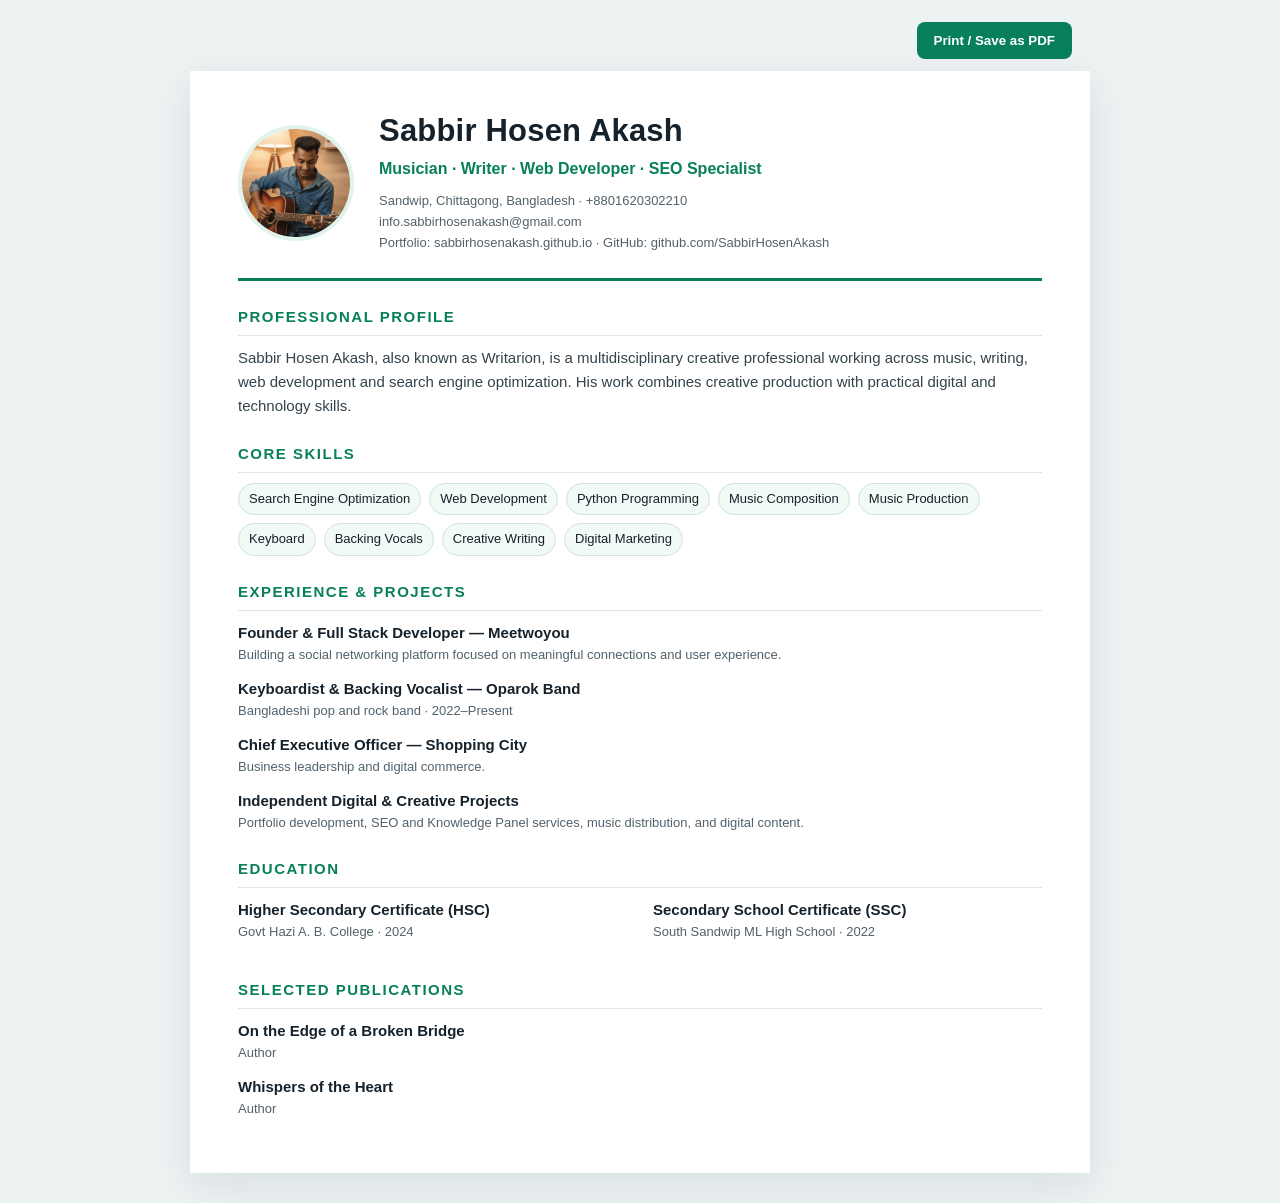
==== cv.html @ 1dadfdf3 "Add printable downloadable CV page" ====
<!DOCTYPE html>
<html lang="en">
<head>
<meta charset="UTF-8">
<meta name="viewport" content="width=device-width, initial-scale=1">
<meta name="description" content="Curriculum Vitae of Sabbir Hosen Akash — musician, writer, web developer and SEO specialist.">
<title>Sabbir Hosen Akash | CV</title>
<style>
:root{--ink:#15212b;--muted:#52616b;--accent:#087f5b;--line:#dce5e8;--paper:#fff}
*{box-sizing:border-box}body{margin:0;background:#edf2f3;color:var(--ink);font:15px/1.6 Arial,Helvetica,sans-serif}
.toolbar{max-width:900px;margin:22px auto 12px;display:flex;justify-content:flex-end;gap:10px;padding:0 18px}
button{border:0;border-radius:8px;padding:11px 17px;background:#087f5b;color:#fff;font-weight:700;cursor:pointer}
.sheet{max-width:900px;margin:0 auto 30px;background:var(--paper);padding:42px 48px;box-shadow:0 12px 40px #142b3518}
header{display:flex;align-items:center;gap:25px;border-bottom:3px solid var(--accent);padding-bottom:24px}
header img{width:116px;height:116px;object-fit:cover;border-radius:50%;border:4px solid #e0f3ec}
h1{font-size:31px;line-height:1.15;margin:0 0 7px;letter-spacing:.2px}
.role{margin:0;color:var(--accent);font-size:16px;font-weight:700}
.contact{margin-top:10px;color:var(--muted);font-size:13px;overflow-wrap:anywhere}
section{margin-top:24px}h2{font-size:15px;text-transform:uppercase;letter-spacing:1.5px;color:var(--accent);margin:0 0 10px;padding-bottom:6px;border-bottom:1px solid var(--line)}
p{margin:0;color:#34434c}.grid{display:grid;grid-template-columns:1fr 1fr;gap:12px 26px}
.item{margin:0 0 11px}.item strong{display:block}.sub{font-size:13px;color:var(--muted)}
.tags{display:flex;flex-wrap:wrap;gap:8px}.tags span{border:1px solid #cfe4dc;background:#f2faf6;padding:5px 10px;border-radius:20px;font-size:13px}
@media(max-width:620px){.sheet{padding:28px 22px;margin:0 10px 20px}header{align-items:flex-start;gap:15px}header img{width:82px;height:82px}h1{font-size:23px}.grid{grid-template-columns:1fr}.toolbar{margin-top:12px}}
@media print{body{background:#fff}.toolbar{display:none}.sheet{box-shadow:none;margin:0;max-width:none;padding:18mm 17mm}a{color:inherit;text-decoration:none}section{break-inside:avoid}}
</style>
</head>
<body>
<div class="toolbar"><button onclick="window.print()">Print / Save as PDF</button></div>
<main class="sheet">
<header>
<img src="sabbir.png" alt="Sabbir Hosen Akash">
<div><h1>Sabbir Hosen Akash</h1><p class="role">Musician · Writer · Web Developer · SEO Specialist</p>
<div class="contact">Sandwip, Chittagong, Bangladesh · +8801620302210<br>info.sabbirhosenakash@gmail.com<br>Portfolio: sabbirhosenakash.github.io · GitHub: github.com/SabbirHosenAkash</div></div>
</header>
<section><h2>Professional Profile</h2><p>Sabbir Hosen Akash, also known as Writarion, is a multidisciplinary creative professional working across music, writing, web development and search engine optimization. His work combines creative production with practical digital and technology skills.</p></section>
<section><h2>Core Skills</h2><div class="tags"><span>Search Engine Optimization</span><span>Web Development</span><span>Python Programming</span><span>Music Composition</span><span>Music Production</span><span>Keyboard</span><span>Backing Vocals</span><span>Creative Writing</span><span>Digital Marketing</span></div></section>
<section><h2>Experience & Projects</h2>
<div class="item"><strong>Founder & Full Stack Developer — Meetwoyou</strong><p class="sub">Building a social networking platform focused on meaningful connections and user experience.</p></div>
<div class="item"><strong>Keyboardist & Backing Vocalist — Oparok Band</strong><p class="sub">Bangladeshi pop and rock band · 2022–Present</p></div>
<div class="item"><strong>Chief Executive Officer — Shopping City</strong><p class="sub">Business leadership and digital commerce.</p></div>
<div class="item"><strong>Independent Digital & Creative Projects</strong><p class="sub">Portfolio development, SEO and Knowledge Panel services, music distribution, and digital content.</p></div>
</section>
<section><h2>Education</h2><div class="grid">
<div class="item"><strong>Higher Secondary Certificate (HSC)</strong><p class="sub">Govt Hazi A. B. College · 2024</p></div>
<div class="item"><strong>Secondary School Certificate (SSC)</strong><p class="sub">South Sandwip ML High School · 2022</p></div>
</div></section>
<section><h2>Selected Publications</h2><div class="item"><strong>On the Edge of a Broken Bridge</strong><p class="sub">Author</p></div><div class="item"><strong>Whispers of the Heart</strong><p class="sub">Author</p></div></section>
</main>
</body>
</html>
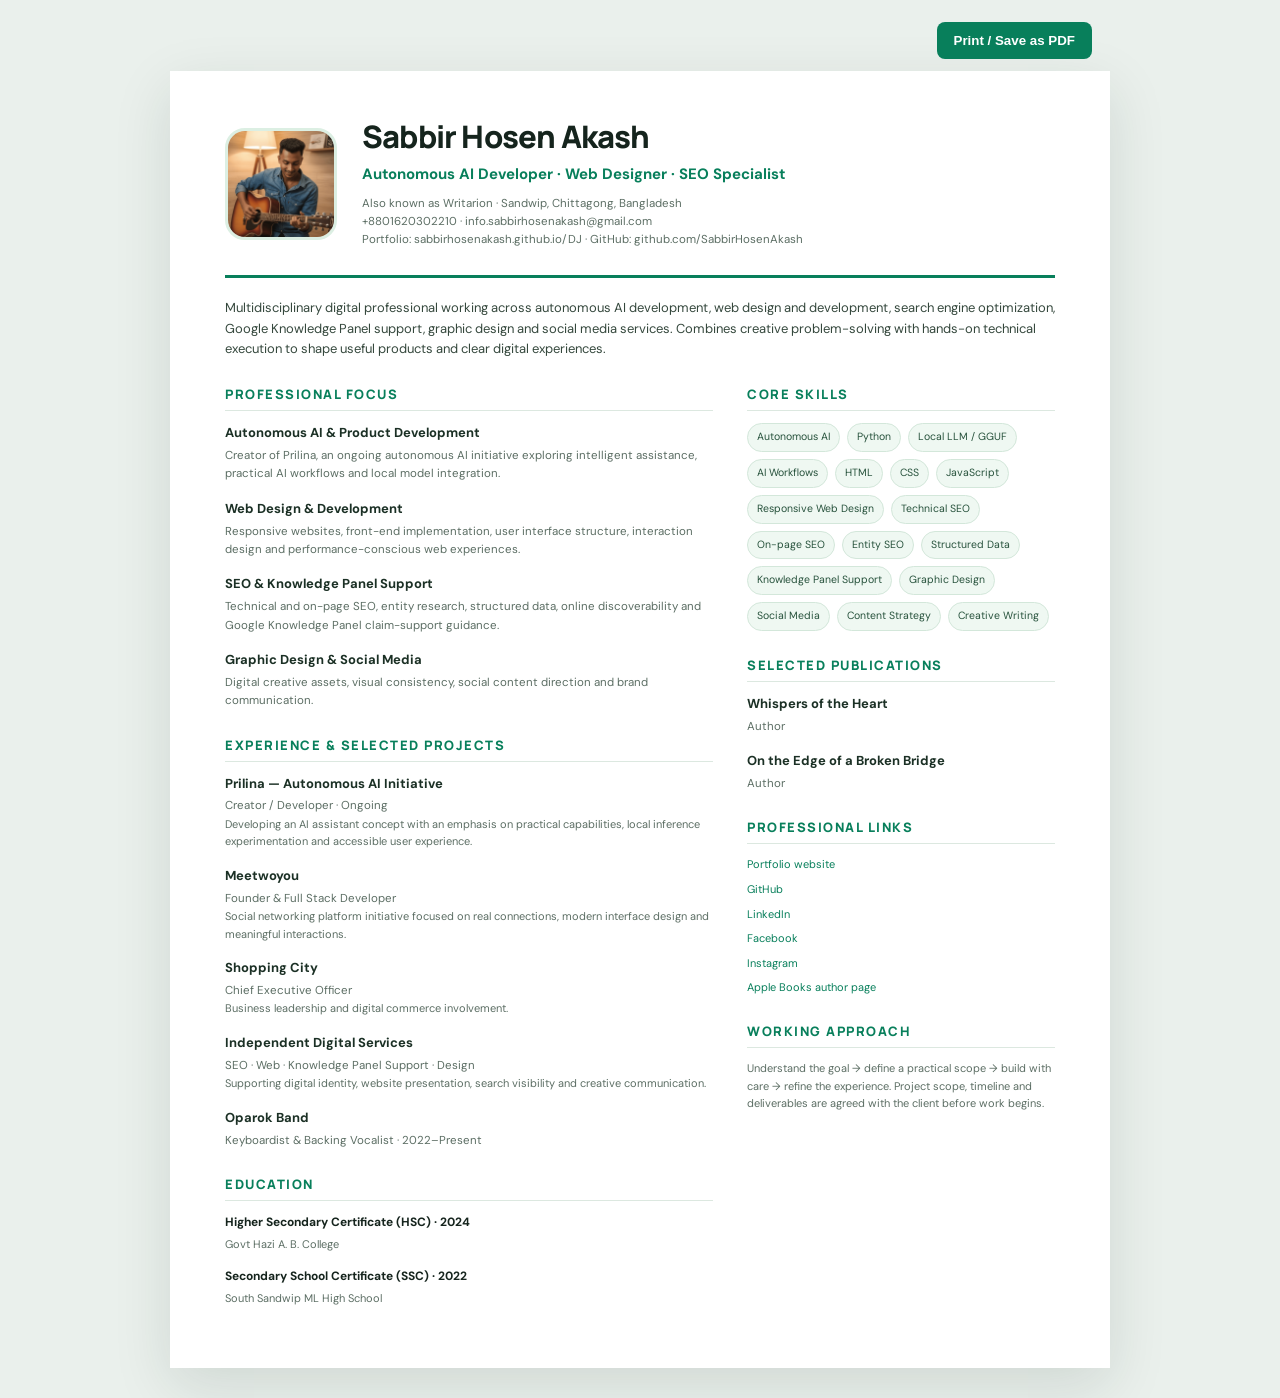
==== commit 6c5691d0: "Update professional CV and print-ready layout" ====
--- a/cv.html
+++ b/cv.html
@@ -1,50 +1,46 @@
 <!DOCTYPE html>
 <html lang="en">
 <head>
-<meta charset="UTF-8">
-<meta name="viewport" content="width=device-width, initial-scale=1">
-<meta name="description" content="Curriculum Vitae of Sabbir Hosen Akash — musician, writer, web developer and SEO specialist.">
-<title>Sabbir Hosen Akash | CV</title>
+<meta charset="UTF-8"><meta name="viewport" content="width=device-width, initial-scale=1">
+<meta name="description" content="Professional CV of Sabbir Hosen Akash (Writarion), autonomous AI developer, web designer, SEO specialist and digital creative professional.">
+<title>Sabbir Hosen Akash | Professional CV</title>
+<link rel="preconnect" href="https://fonts.googleapis.com"><link href="https://fonts.googleapis.com/css2?family=DM+Sans:wght@400;500;600;700&family=Manrope:wght@600;700;800&display=swap" rel="stylesheet">
 <style>
-:root{--ink:#15212b;--muted:#52616b;--accent:#087f5b;--line:#dce5e8;--paper:#fff}
-*{box-sizing:border-box}body{margin:0;background:#edf2f3;color:var(--ink);font:15px/1.6 Arial,Helvetica,sans-serif}
-.toolbar{max-width:900px;margin:22px auto 12px;display:flex;justify-content:flex-end;gap:10px;padding:0 18px}
-button{border:0;border-radius:8px;padding:11px 17px;background:#087f5b;color:#fff;font-weight:700;cursor:pointer}
-.sheet{max-width:900px;margin:0 auto 30px;background:var(--paper);padding:42px 48px;box-shadow:0 12px 40px #142b3518}
-header{display:flex;align-items:center;gap:25px;border-bottom:3px solid var(--accent);padding-bottom:24px}
-header img{width:116px;height:116px;object-fit:cover;border-radius:50%;border:4px solid #e0f3ec}
-h1{font-size:31px;line-height:1.15;margin:0 0 7px;letter-spacing:.2px}
-.role{margin:0;color:var(--accent);font-size:16px;font-weight:700}
-.contact{margin-top:10px;color:var(--muted);font-size:13px;overflow-wrap:anywhere}
-section{margin-top:24px}h2{font-size:15px;text-transform:uppercase;letter-spacing:1.5px;color:var(--accent);margin:0 0 10px;padding-bottom:6px;border-bottom:1px solid var(--line)}
-p{margin:0;color:#34434c}.grid{display:grid;grid-template-columns:1fr 1fr;gap:12px 26px}
-.item{margin:0 0 11px}.item strong{display:block}.sub{font-size:13px;color:var(--muted)}
-.tags{display:flex;flex-wrap:wrap;gap:8px}.tags span{border:1px solid #cfe4dc;background:#f2faf6;padding:5px 10px;border-radius:20px;font-size:13px}
-@media(max-width:620px){.sheet{padding:28px 22px;margin:0 10px 20px}header{align-items:flex-start;gap:15px}header img{width:82px;height:82px}h1{font-size:23px}.grid{grid-template-columns:1fr}.toolbar{margin-top:12px}}
-@media print{body{background:#fff}.toolbar{display:none}.sheet{box-shadow:none;margin:0;max-width:none;padding:18mm 17mm}a{color:inherit;text-decoration:none}section{break-inside:avoid}}
+:root{--ink:#15241d;--muted:#5c6e64;--accent:#087f5b;--line:#dce8e0;--pale:#eff8f2}
+*{box-sizing:border-box}body{margin:0;background:#eaf0ec;color:var(--ink);font:14px/1.6 'DM Sans',Arial,sans-serif}.toolbar{max-width:940px;margin:22px auto 12px;display:flex;justify-content:flex-end;gap:10px;padding:0 18px}.toolbar button{border:0;border-radius:8px;padding:11px 17px;background:#087f5b;color:#fff;font-weight:700;cursor:pointer}.sheet{max-width:940px;margin:0 auto 30px;background:#fff;padding:48px 55px;box-shadow:0 18px 55px rgba(20,45,30,.12)}header{display:grid;grid-template-columns:112px 1fr;gap:25px;align-items:center;border-bottom:3px solid var(--accent);padding-bottom:25px}header img{width:112px;height:112px;object-fit:cover;object-position:center 25%;border-radius:20px;border:3px solid #dcefe3}h1{font:800 31px/1.15 'Manrope',sans-serif;letter-spacing:-.8px;margin:0 0 7px}.role{font-size:15px;font-weight:700;color:var(--accent);margin:0}.contact{font-size:11.5px;color:var(--muted);margin-top:9px;overflow-wrap:anywhere}.summary{font-size:13px;color:#35483d;margin:20px 0 0}.columns{display:grid;grid-template-columns:1.35fr .85fr;gap:34px}section{margin-top:25px}h2{font:800 13px 'Manrope',sans-serif;text-transform:uppercase;letter-spacing:1.5px;color:var(--accent);margin:0 0 12px;padding-bottom:7px;border-bottom:1px solid var(--line)}p{margin:0;color:#3c4d43}.entry{margin-bottom:15px}.entry strong{display:block;font-size:13px;color:#1b3025}.sub{font-size:11.5px;color:var(--muted);margin-top:3px}.skills{display:flex;flex-wrap:wrap;gap:7px}.skills span{font-size:10.5px;padding:5px 9px;border-radius:20px;border:1px solid #d3e7da;background:var(--pale);color:#27523c}.small-note{font-size:11px;color:var(--muted)}a{color:var(--accent);text-decoration:none}.links{display:grid;gap:7px;font-size:11px;overflow-wrap:anywhere}.education-item{margin-bottom:12px}.education-item strong{display:block;font-size:12px}.education-item span{font-size:11px;color:var(--muted)}
+@media(max-width:680px){.sheet{padding:28px 22px;margin:0 9px 20px}header{grid-template-columns:75px 1fr;gap:14px}header img{width:75px;height:75px;border-radius:14px}h1{font-size:22px}.role{font-size:12px}.contact{font-size:10px}.columns{grid-template-columns:1fr;gap:0}}
+@page{size:A4;margin:0}@media print{body{background:#fff;font-size:12px}.toolbar{display:none}.sheet{max-width:none;margin:0;padding:15mm 16mm;box-shadow:none}.columns{gap:25px}section{break-inside:avoid}a{color:inherit;text-decoration:none}}
 </style>
 </head>
 <body>
 <div class="toolbar"><button onclick="window.print()">Print / Save as PDF</button></div>
 <main class="sheet">
-<header>
-<img src="sabbir.png" alt="Sabbir Hosen Akash">
-<div><h1>Sabbir Hosen Akash</h1><p class="role">Musician · Writer · Web Developer · SEO Specialist</p>
-<div class="contact">Sandwip, Chittagong, Bangladesh · +8801620302210<br>info.sabbirhosenakash@gmail.com<br>Portfolio: sabbirhosenakash.github.io · GitHub: github.com/SabbirHosenAkash</div></div>
-</header>
-<section><h2>Professional Profile</h2><p>Sabbir Hosen Akash, also known as Writarion, is a multidisciplinary creative professional working across music, writing, web development and search engine optimization. His work combines creative production with practical digital and technology skills.</p></section>
-<section><h2>Core Skills</h2><div class="tags"><span>Search Engine Optimization</span><span>Web Development</span><span>Python Programming</span><span>Music Composition</span><span>Music Production</span><span>Keyboard</span><span>Backing Vocals</span><span>Creative Writing</span><span>Digital Marketing</span></div></section>
-<section><h2>Experience & Projects</h2>
-<div class="item"><strong>Founder & Full Stack Developer — Meetwoyou</strong><p class="sub">Building a social networking platform focused on meaningful connections and user experience.</p></div>
-<div class="item"><strong>Keyboardist & Backing Vocalist — Oparok Band</strong><p class="sub">Bangladeshi pop and rock band · 2022–Present</p></div>
-<div class="item"><strong>Chief Executive Officer — Shopping City</strong><p class="sub">Business leadership and digital commerce.</p></div>
-<div class="item"><strong>Independent Digital & Creative Projects</strong><p class="sub">Portfolio development, SEO and Knowledge Panel services, music distribution, and digital content.</p></div>
+<header><img src="sabbir.png" alt="Sabbir Hosen Akash"><div><h1>Sabbir Hosen Akash</h1><p class="role">Autonomous AI Developer · Web Designer · SEO Specialist</p><div class="contact">Also known as Writarion · Sandwip, Chittagong, Bangladesh<br>+8801620302210 · info.sabbirhosenakash@gmail.com<br>Portfolio: sabbirhosenakash.github.io/DJ · GitHub: github.com/SabbirHosenAkash</div></div></header>
+<p class="summary">Multidisciplinary digital professional working across autonomous AI development, web design and development, search engine optimization, Google Knowledge Panel support, graphic design and social media services. Combines creative problem-solving with hands-on technical execution to shape useful products and clear digital experiences.</p>
+<div class="columns">
+<div>
+<section><h2>Professional Focus</h2>
+<div class="entry"><strong>Autonomous AI & Product Development</strong><p class="sub">Creator of Prilina, an ongoing autonomous AI initiative exploring intelligent assistance, practical AI workflows and local model integration.</p></div>
+<div class="entry"><strong>Web Design & Development</strong><p class="sub">Responsive websites, front-end implementation, user interface structure, interaction design and performance-conscious web experiences.</p></div>
+<div class="entry"><strong>SEO & Knowledge Panel Support</strong><p class="sub">Technical and on-page SEO, entity research, structured data, online discoverability and Google Knowledge Panel claim-support guidance.</p></div>
+<div class="entry"><strong>Graphic Design & Social Media</strong><p class="sub">Digital creative assets, visual consistency, social content direction and brand communication.</p></div>
 </section>
-<section><h2>Education</h2><div class="grid">
-<div class="item"><strong>Higher Secondary Certificate (HSC)</strong><p class="sub">Govt Hazi A. B. College · 2024</p></div>
-<div class="item"><strong>Secondary School Certificate (SSC)</strong><p class="sub">South Sandwip ML High School · 2022</p></div>
-</div></section>
-<section><h2>Selected Publications</h2><div class="item"><strong>On the Edge of a Broken Bridge</strong><p class="sub">Author</p></div><div class="item"><strong>Whispers of the Heart</strong><p class="sub">Author</p></div></section>
+<section><h2>Experience & Selected Projects</h2>
+<div class="entry"><strong>Prilina — Autonomous AI Initiative</strong><p class="sub">Creator / Developer · Ongoing</p><p class="small-note">Developing an AI assistant concept with an emphasis on practical capabilities, local inference experimentation and accessible user experience.</p></div>
+<div class="entry"><strong>Meetwoyou</strong><p class="sub">Founder & Full Stack Developer</p><p class="small-note">Social networking platform initiative focused on real connections, modern interface design and meaningful interactions.</p></div>
+<div class="entry"><strong>Shopping City</strong><p class="sub">Chief Executive Officer</p><p class="small-note">Business leadership and digital commerce involvement.</p></div>
+<div class="entry"><strong>Independent Digital Services</strong><p class="sub">SEO · Web · Knowledge Panel Support · Design</p><p class="small-note">Supporting digital identity, website presentation, search visibility and creative communication.</p></div>
+<div class="entry"><strong>Oparok Band</strong><p class="sub">Keyboardist & Backing Vocalist · 2022–Present</p></div>
+</section>
+<section><h2>Education</h2><div class="education-item"><strong>Higher Secondary Certificate (HSC) · 2024</strong><span>Govt Hazi A. B. College</span></div><div class="education-item"><strong>Secondary School Certificate (SSC) · 2022</strong><span>South Sandwip ML High School</span></div></section>
+</div>
+<aside>
+<section><h2>Core Skills</h2><div class="skills"><span>Autonomous AI</span><span>Python</span><span>Local LLM / GGUF</span><span>AI Workflows</span><span>HTML</span><span>CSS</span><span>JavaScript</span><span>Responsive Web Design</span><span>Technical SEO</span><span>On-page SEO</span><span>Entity SEO</span><span>Structured Data</span><span>Knowledge Panel Support</span><span>Graphic Design</span><span>Social Media</span><span>Content Strategy</span><span>Creative Writing</span></div></section>
+<section><h2>Selected Publications</h2><div class="entry"><strong>Whispers of the Heart</strong><p class="sub">Author</p></div><div class="entry"><strong>On the Edge of a Broken Bridge</strong><p class="sub">Author</p></div></section>
+<section><h2>Professional Links</h2><div class="links"><a href="https://sabbirhosenakash.github.io/DJ/">Portfolio website</a><a href="https://github.com/SabbirHosenAkash">GitHub</a><a href="https://www.linkedin.com/in/sabbir-hosen-akash">LinkedIn</a><a href="https://www.facebook.com/sabbirh0senakash">Facebook</a><a href="https://www.instagram.com/sabbirhosenakash">Instagram</a><a href="https://books.apple.com/us/author/sabbir-hosen-akash/id1695164042">Apple Books author page</a></div></section>
+<section><h2>Working Approach</h2><p class="small-note">Understand the goal → define a practical scope → build with care → refine the experience. Project scope, timeline and deliverables are agreed with the client before work begins.</p></section>
+</aside>
+</div>
 </main>
 </body>
 </html>
